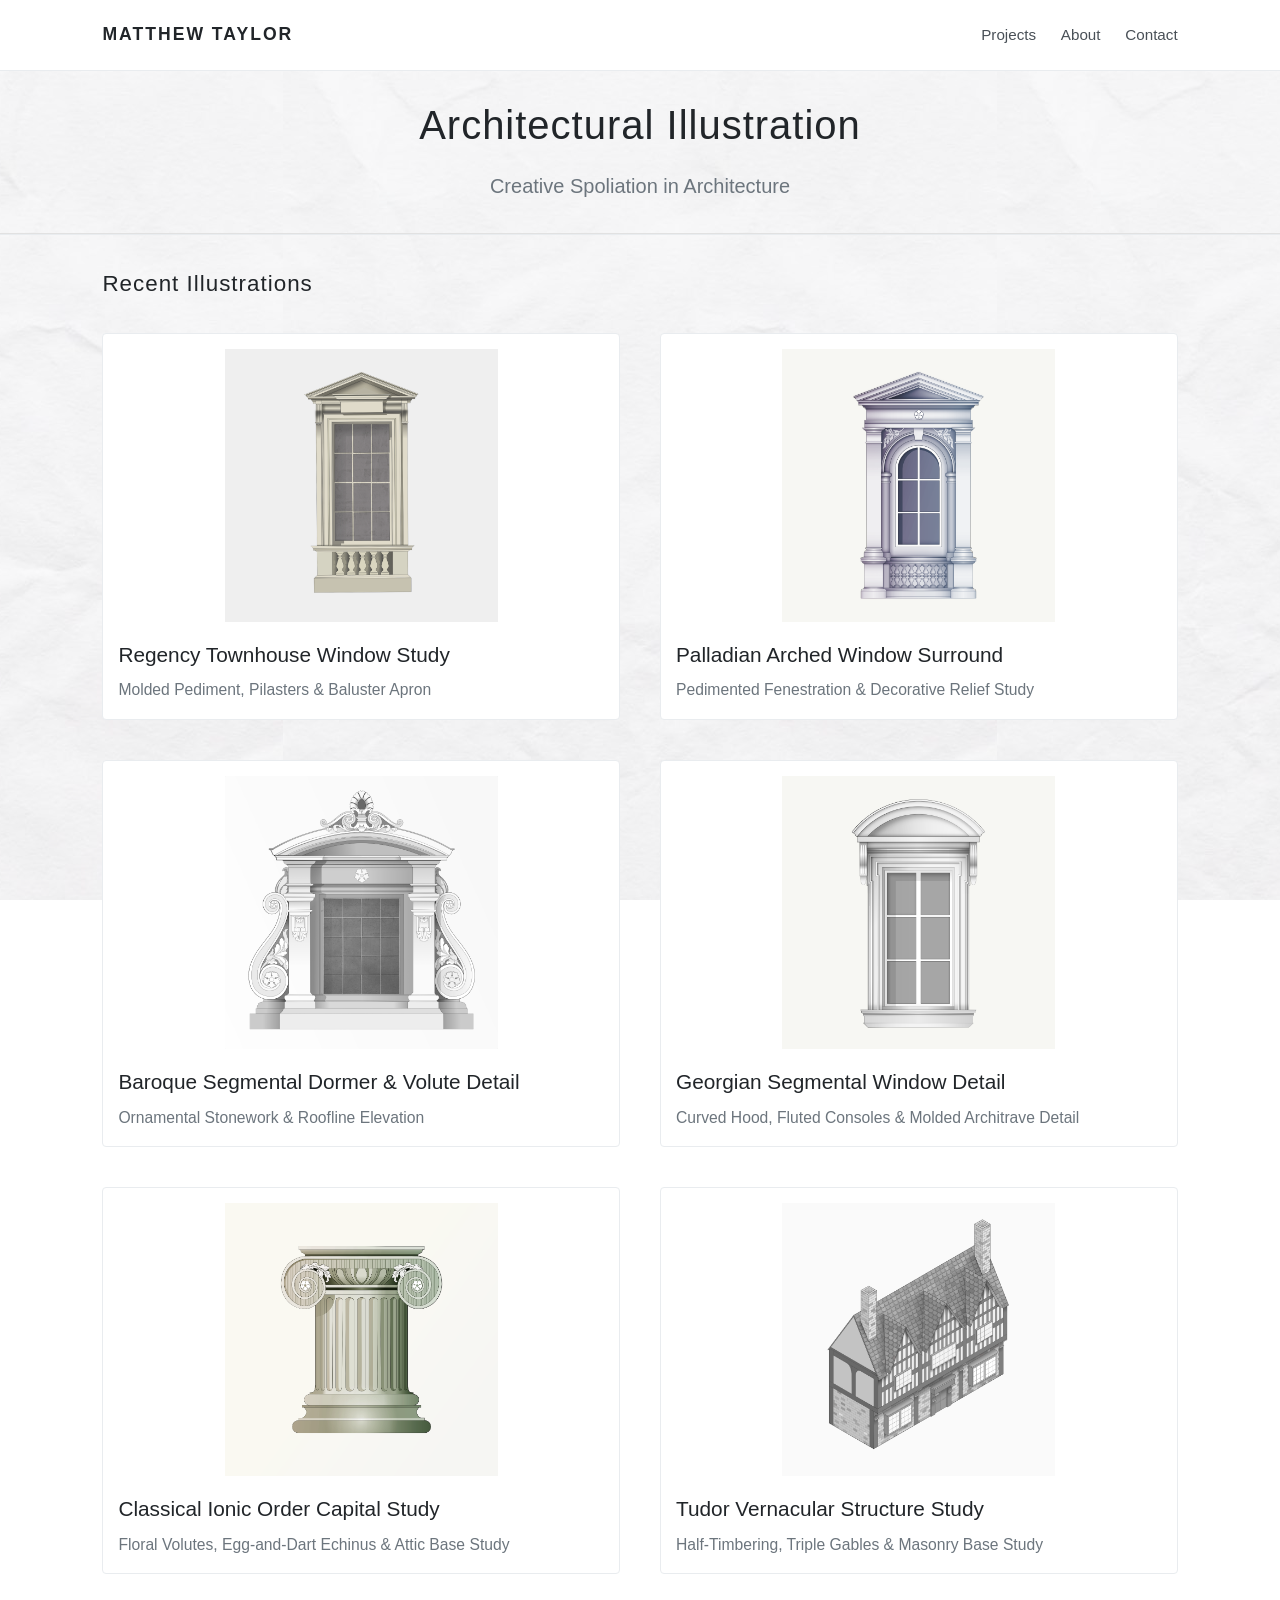
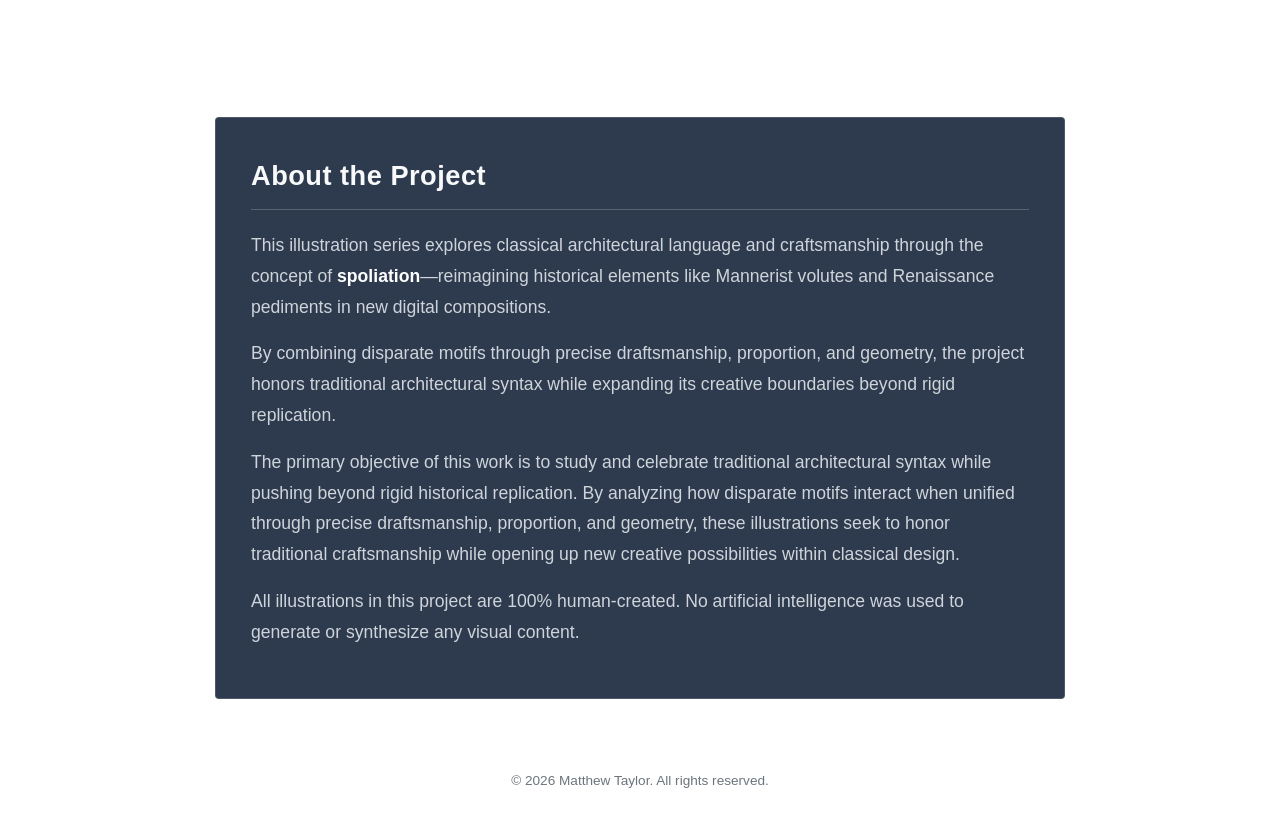
==== index.html @ b9e40ee6 "Add files via upload" ====
<!DOCTYPE html>
<html lang="en">
<head>
    <meta charset="UTF-8">
    <meta name="viewport" content="width=device-width, initial-scale=1.0">
    <title>Architectural Illustration</title>
    <link rel="stylesheet" href="style.css">
</head>
<body>

    <!-- Header / Navigation -->
    <header>
        <div class="logo">MATTHEW TAYLOR</div>
        <nav>
            <a href="#projects">Projects</a>
            <a href="#about">About</a>
            <a href="#contact-modal" id="contact-link">Contact</a>
        </nav>
    </header>

    <!-- Hero Section -->
    <section class="hero">
        <h1>Architectural Illustration</h1>
        <p>Creative Spoliation in Architecture</p>
    </section>

    <!-- Projects Grid -->
    <section id="projects" class="projects">
        <h2>Recent Illustrations</h2>
        <div class="project-grid">

            <div class="project-card">
                <img src="images/img12.png" alt="Regency Townhouse Window Study" class="project-img">
                <h3>Regency Townhouse Window Study</h3>
                <p>Molded Pediment, Pilasters & Baluster Apron</p>
            </div>

            <div class="project-card">
                <img src="images/img7.png" alt="Palladian Arched Window Surround" class="project-img">
                <h3>Palladian Arched Window Surround</h3>
                <p>Pedimented Fenestration & Decorative Relief Study</p>
            </div>

            <div class="project-card">
                <img src="images/img8.png" alt="Baroque Segmental Dormer & Volute Detail" class="project-img">
                <h3>Baroque Segmental Dormer & Volute Detail</h3>
                <p>Ornamental Stonework & Roofline Elevation</p>
            </div>

            <div class="project-card">
                <img src="images/img10.png" alt="Georgian Segmental Window Detail" class="project-img">
                <h3>Georgian Segmental Window Detail</h3>
                <p>Curved Hood, Fluted Consoles & Molded Architrave Detail</p>
            </div>

            <div class="project-card">
                <img src="images/img9.png" alt="Classical Ionic Order Capital Study" class="project-img">
                <h3>Classical Ionic Order Capital Study</h3>
                <p>Floral Volutes, Egg-and-Dart Echinus & Attic Base Study</p>
            </div>

         <div class="project-card">
                <img src="images/img11.png" alt="Isometric Vernacular Timber-Framed Building" class="project-img">
                <h3>Tudor Vernacular Structure Study</h3>
                <p>Half-Timbering, Triple Gables & Masonry Base Study</p>
            </div>

        </div>
    </section>

    <!-- About Section -->
<section id="about" class="about-section">
    <h2>About the Project</h2>
    
    <p class="about-lead">
        This illustration series explores classical architectural language and craftsmanship through the concept of <strong>spoliation</strong>—reimagining historical elements like Mannerist volutes and Renaissance pediments in new digital compositions.
    </p>

    <p>
        By combining disparate motifs through precise draftsmanship, proportion, and geometry, the project honors traditional architectural syntax while expanding its creative boundaries beyond rigid replication.
    </p>

    <p>
        The primary objective of this work is to study and celebrate traditional architectural syntax while pushing beyond rigid historical replication. By analyzing how disparate motifs interact when unified through precise draftsmanship, proportion, and geometry, these illustrations seek to honor traditional craftsmanship while opening up new creative possibilities within classical design.
    </p>

   <p>All illustrations in this project are 100% human-created. No artificial intelligence was used to generate or synthesize any visual content.</p>
</section>

<!-- Contact Popup Modal -->
    <div id="contact-modal" class="contact-modal">
        <div class="contact-modal-content">
            <span class="contact-close-btn">&times;</span>
            <h2>Get in Touch</h2>
            <p class="contact-subtitle">For commissions, inquiries, or collaboration opportunities:</p>
            
            <div class="contact-info">
                <div class="contact-item">
                    <strong>Email:</strong>
                    <a href="mailto:matthew@example.com">mrmatthewtaylor@protonmail.com</a>
                </div>
                <div class="contact-item">
                    <strong>Location:</strong>
                    <span>United Kingdom</span>
                </div>
            </div>
        </div>
    </div>

    <!-- Footer / Contact -->
    <footer id="contact">
        <p>&copy; 2026 Matthew Taylor. All rights reserved.</p>
    </footer>
    
    <!-- Lightbox Modal for Enlarging Images -->
    <div id="lightbox" class="lightbox">
        <span class="close-btn">&times;</span>
        <span class="nav-btn prev-btn">&#10094;</span>
        <div class="lightbox-content">
            <img class="lightbox-img" id="lightbox-img" alt="Enlarged project view">
            <p id="lightbox-title"></p> <!-- Added title container -->
        </div>
        <span class="nav-btn next-btn">&#10095;</span>
    </div>

    <script src="script.js"></script>

</body>
</html>
---- style.css ----
/* General Resets */
* {
    box-sizing: border-box;
    margin: 0;
    padding: 0;
}

body {
    font-family: 'Helvetica Neue', Arial, sans-serif;
    font-size: 17px;
    line-height: 1.7;
    
    /* Set path to your muted background image */
    background-image: url('images/bg-img1.jpg'); 
    background-repeat: repeat;       /* Tiles the pattern seamlessly across the page */
    background-position: center top; /* Centers the pattern starting from the top */
    background-attachment: fixed;   /* Keeps the pattern stationary while scrolling */
    
    color: #212529;
}

body.lightbox-open {
    overflow: hidden;
}

/* Header & Navigation */
header {
    display: flex;
    justify-content: space-between;
    align-items: center;
    padding: 20px 8%;
    background-color: #ffffff;
    border-bottom: 1px solid #e9ecef;
}

.logo {
    font-weight: 700;
    letter-spacing: 2px;
    font-size: 1.1rem;
}

nav a {
    margin-left: 20px;
    text-decoration: none;
    color: #495057;
    font-size: 0.95rem;
}

nav a:hover {
    color: #000000;
}

@media (max-width: 600px) {
    header {
        flex-direction: column; /* Stacks your name on top of the navigation */
        gap: 15px;              /* Adds clean spacing between name and links */
        padding: 15px 5%;       /* Adjusts side padding for mobile viewports */
    }

    nav {
        display: flex;
        justify-content: center;
        gap: 15px;              /* Spreads out the nav links evenly */
    }

    nav a {
        margin-left: 0;         /* Clears out the desktop left-margin */
        font-size: 0.9rem;      /* Slight scale down for compact screens */
    }

    .hero h1 {
        font-size: 1.75rem;     /* Reduced main title size on mobile */
    }
    
    .hero p {
        font-size: 1.05rem;     /* Reduced tagline size on mobile */
    }
}

/* Hero Section */
.hero {
    text-align: center;
    padding: 20px 10px 30px 10px;
    background-color: rgba(255, 255, 255, 0.5);
    border-bottom: 1px solid #e1e1e1;
}

.hero h1 {
    font-size: 2.5rem;
    font-weight: 300;
    letter-spacing: 1px;
    margin-bottom: 10px;
}


.hero p {
    font-size: 1.25rem;
    color: #6c757d;
}

@media (max-width: 600px) {
    .hero h1 {
        font-size: 1.75rem; /* Reduced main title size */
    }
    
    .hero p {
        font-size: 1rem; /* Reduced tagline size for mobile screens */
    }
}

/* Projects Section */
.projects {
    padding: 30px 8% 8% 8%;
    border-top: 1px solid #e9ecef;
   background-color: rgba(255, 255, 255, 0.5);
}

.projects h2 {
    font-size: 1.4rem;
    font-weight: 400;
    margin-bottom: 30px;
    letter-spacing: 1px;
}

.project-grid {
    display: grid;
    grid-template-columns: repeat(auto-fit, minmax(280px, 1fr));
    gap: 30px;
}

.project-card {
    background-color: #ffffff;
    padding: 15px;
    border: 1px solid #e9ecef;
    border-radius: 4px;
}

.project-card h3 {
    font-size: 1.3rem;
    font-weight: 500;
    color: #212529;
    margin-bottom: 5px;
}

.project-card p {
    color: #6c757d;
    font-size: 0.98rem;
}

/* Responsive Image Styling */
.project-img {
    width: 100%;
    max-width: 100%;
    height: auto;
    aspect-ratio: 16 / 9;
    object-fit: contain; 
    background-color: #ffffff; 
    display: block;
    margin-bottom: 15px;
    border-radius: 2px;
    cursor: pointer;
    transition: transform 0.2s ease;
    box-sizing: border-box;
}

.project-img:hover {
    transform: scale(1.02);
}

@media (min-width: 992px) {
    .project-grid {
        grid-template-columns: repeat(auto-fit, minmax(380px, 1fr)); 
        gap: 40px;
    }
}

@media (max-width: 600px) {
    .project-grid {
        grid-template-columns: 1fr; 
        gap: 20px;
    }

    .project-card {
        width: 100%;
        box-sizing: border-box; 
    }

    .project-img {
        aspect-ratio: 16 / 10; 
    }
}

/* About Section */
.about-section {
    max-width: 850px;
    margin: 40px auto;
    padding: 35px;
    background-color: rgba(10, 25, 47, 0.85); 
    border: 1px solid rgba(255, 255, 255, 0.15);
    border-radius: 4px;
 
}

.about-section h2 {
    font-size: 1.7rem;
    color: #f8f9fa;
    margin-bottom: 20px;
    border-bottom: 1px solid rgba(255, 255, 255, 0.2);
    padding-bottom: 10px;
    letter-spacing: 0.5px;
}

.about-lead {
    font-size: 1.15rem;
    line-height: 1.7;
    color: #e9ecef;
    margin-bottom: 20px;
}

/* Base styles for desktop and larger screens */
.about-section p {
    font-size: 1.1rem;
    line-height: 1.75;
    color: #ced4da;
    margin-bottom: 16px;
}

/* Styles for mobile screens (devices up to 768px wide) */
@media (max-width: 768px) {
    .about-section p {
        font-size: 0.9rem; /* Reduced font size for mobile */
        line-height: 1.6;   /* Slightly tighter line-height for smaller screens */
    }
}

.about-section strong {
    color: #ffffff;
}

/* Footer */
footer {
    text-align: center;
    padding: 30px;
    color: #6c757d;
    font-size: 0.85rem;
    background-color: #ffffff;
}

/* Lightbox Styles */
.lightbox {
    position: fixed;
    z-index: 1000;
    top: 0;
    left: 0;
    width: 100%;
    height: 100%;
    background-color: rgba(0, 0, 0, 0.85); 
    display: flex;
    align-items: center;
    justify-content: center;
    opacity: 0;
    pointer-events: none;
    transition: opacity 0.3s ease;
}

.lightbox.active {
    opacity: 1;
    pointer-events: auto;
}

.lightbox-img {
    max-width: 90vw;  
    max-height: 80vh; 
    object-fit: contain;
}

#lightbox-title {
    color: #ffffff;
    font-family: sans-serif;
    font-size: 1rem;
    text-align: center;
    margin-top: 12px;
}

.close-btn {
    position: absolute;
    top: 25px;
    right: 35px;
    color: #ffffff;
    font-size: 40px;
    font-weight: 300;
    cursor: pointer;
    transition: color 0.2s;
    z-index: 1001;
}

.close-btn:hover {
    color: #adb5bd;
}

/* Lightbox Navigation Arrows */
.nav-btn {
    position: absolute;
    top: 50%;
    transform: translateY(-50%);
    color: #adb5bd;
    font-size: 40px;
    font-weight: 300;
    cursor: pointer;
    padding: 20px;
    user-select: none;
    transition: color 0.2s;
    z-index: 1001;
}

.nav-btn:hover {
    color: #adb5bd;
}

.prev-btn {
    left: 30px;
}

.next-btn {
    right: 30px;
}

/* Contact Modal Styles */
.contact-modal {
    display: none;
    position: fixed;
    z-index: 2000;
    top: 0;
    left: 0;
    width: 100%;
    height: 100%;
    background-color: rgba(0, 0, 0, 0.65);
    backdrop-filter: blur(4px);
    justify-content: center;
    align-items: center;
}

.contact-modal.active {
    display: flex;
}

.contact-modal-content {
    background-color: #ffffff;
    padding: 2.5rem;
    border-radius: 8px;
    max-width: 450px;
    width: 90%;
    position: relative;
    box-shadow: 0 10px 30px rgba(0,0,0,0.2);
    animation: modalFadeIn 0.3s ease;
}

@keyframes modalFadeIn {
    from {
        opacity: 0;
        transform: translateY(-20px);
    }
    to {
        opacity: 1;
        transform: translateY(0);
    }
}

.contact-close-btn {
    position: absolute;
    top: 1rem;
    right: 1.25rem;
    font-size: 1.8rem;
    font-weight: bold;
    cursor: pointer;
    color: #666;
    transition: color 0.2s;
}

.contact-close-btn:hover {
    color: #000;
}

.contact-modal-content h2 {
    margin-top: 0;
    margin-bottom: 0.5rem;
    font-size: 1.75rem;
}

.contact-subtitle {
    color: #666;
    font-size: 0.95rem;
    margin-bottom: 1.5rem;
}

.contact-info {
    display: flex;
    flex-direction: column;
    gap: 1rem;
}

.contact-item {
    display: flex;
    flex-direction: column;
    font-size: 1rem;
}

.contact-item strong {
    font-size: 0.85rem;
    text-transform: uppercase;
    letter-spacing: 0.05em;
    color: #888;
    margin-bottom: 0.25rem;
}

.contact-item a {
    color: #000;
    text-decoration: underline;
}
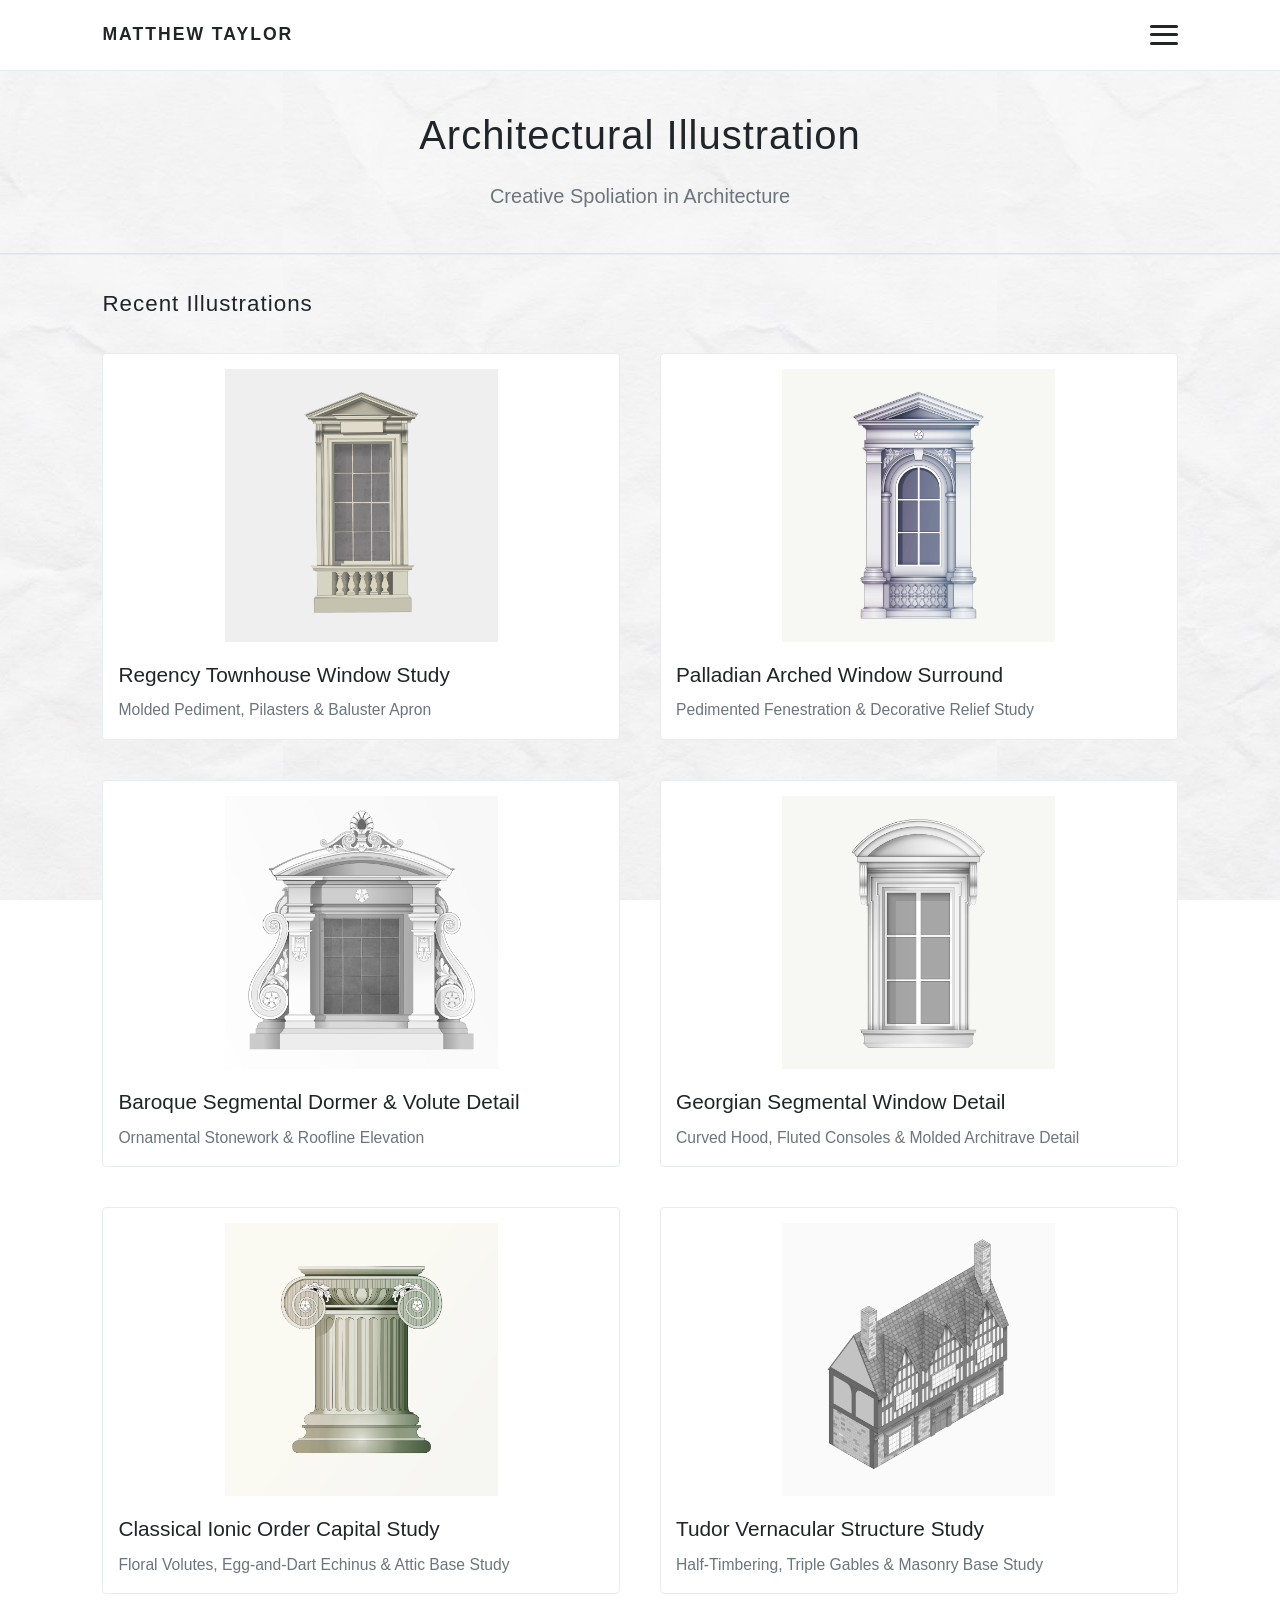
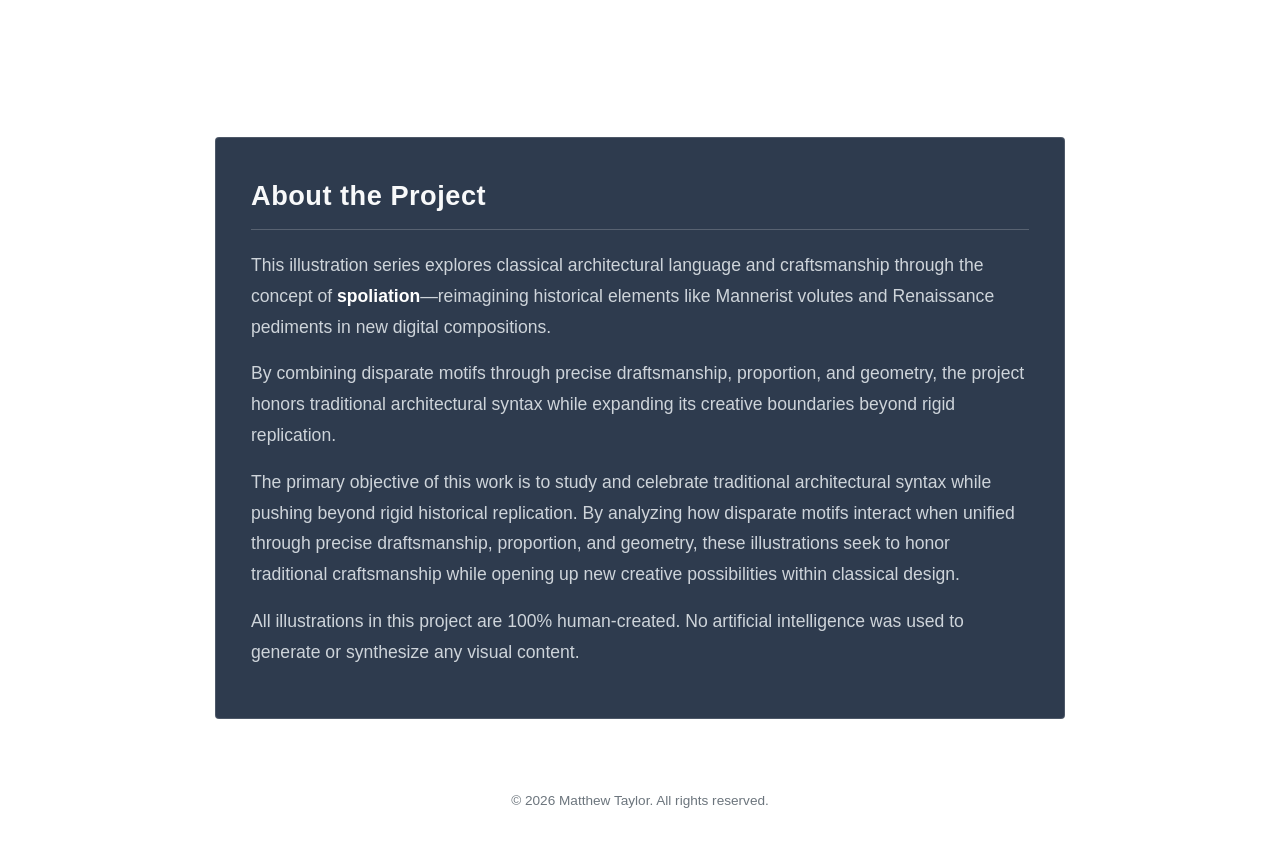
==== commit 6101bc26: "Add files via upload" ====
--- a/index.html
+++ b/index.html
@@ -10,10 +10,20 @@
 
     <!-- Header / Navigation -->
     <header>
-        <div class="logo">MATTHEW TAYLOR</div>
-        <nav>
-            <a href="#projects">Projects</a>
-            <a href="#about">About</a>
+        <div class="logo"><a href="index.html" class="logo-link">MATTHEW TAYLOR</a></div>
+        
+        <!-- Hamburger Icon -->
+        <button class="hamburger-toggle" id="hamburger-btn" aria-label="Toggle navigation">
+            <span class="bar"></span>
+            <span class="bar"></span>
+            <span class="bar"></span>
+        </button>
+
+        <!-- Full Screen Nav Overlay -->
+        <nav class="nav-menu" id="nav-menu">
+            <a href="index.html#projects">Projects</a>
+            <a href="gallery.html">Gallery</a>
+            <a href="index.html#about">About</a>
             <a href="#contact-modal" id="contact-link">Contact</a>
         </nav>
     </header>
@@ -59,7 +69,7 @@
                 <p>Floral Volutes, Egg-and-Dart Echinus & Attic Base Study</p>
             </div>
 
-         <div class="project-card">
+            <div class="project-card">
                 <img src="images/img11.png" alt="Isometric Vernacular Timber-Framed Building" class="project-img">
                 <h3>Tudor Vernacular Structure Study</h3>
                 <p>Half-Timbering, Triple Gables & Masonry Base Study</p>
@@ -69,25 +79,25 @@
     </section>
 
     <!-- About Section -->
-<section id="about" class="about-section">
-    <h2>About the Project</h2>
-    
-    <p class="about-lead">
-        This illustration series explores classical architectural language and craftsmanship through the concept of <strong>spoliation</strong>—reimagining historical elements like Mannerist volutes and Renaissance pediments in new digital compositions.
-    </p>
+    <section id="about" class="about-section">
+        <h2>About the Project</h2>
+        
+        <p class="about-lead">
+            This illustration series explores classical architectural language and craftsmanship through the concept of <strong>spoliation</strong>—reimagining historical elements like Mannerist volutes and Renaissance pediments in new digital compositions.
+        </p>
 
-    <p>
-        By combining disparate motifs through precise draftsmanship, proportion, and geometry, the project honors traditional architectural syntax while expanding its creative boundaries beyond rigid replication.
-    </p>
+        <p>
+            By combining disparate motifs through precise draftsmanship, proportion, and geometry, the project honors traditional architectural syntax while expanding its creative boundaries beyond rigid replication.
+        </p>
 
-    <p>
-        The primary objective of this work is to study and celebrate traditional architectural syntax while pushing beyond rigid historical replication. By analyzing how disparate motifs interact when unified through precise draftsmanship, proportion, and geometry, these illustrations seek to honor traditional craftsmanship while opening up new creative possibilities within classical design.
-    </p>
+        <p>
+            The primary objective of this work is to study and celebrate traditional architectural syntax while pushing beyond rigid historical replication. By analyzing how disparate motifs interact when unified through precise draftsmanship, proportion, and geometry, these illustrations seek to honor traditional craftsmanship while opening up new creative possibilities within classical design.
+        </p>
 
-   <p>All illustrations in this project are 100% human-created. No artificial intelligence was used to generate or synthesize any visual content.</p>
-</section>
+        <p>All illustrations in this project are 100% human-created. No artificial intelligence was used to generate or synthesize any visual content.</p>
+    </section>
 
-<!-- Contact Popup Modal -->
+    <!-- Contact Popup Modal -->
     <div id="contact-modal" class="contact-modal">
         <div class="contact-modal-content">
             <span class="contact-close-btn">&times;</span>
@@ -97,7 +107,7 @@
             <div class="contact-info">
                 <div class="contact-item">
                     <strong>Email:</strong>
-                    <a href="mailto:matthew@example.com">mrmatthewtaylor@protonmail.com</a>
+                    <a href="mailto:mrmatthewtaylor@protonmail.com">mrmatthewtaylor@protonmail.com</a>
                 </div>
                 <div class="contact-item">
                     <strong>Location:</strong>
@@ -107,21 +117,24 @@
         </div>
     </div>
 
-    <!-- Footer / Contact -->
+    <!-- Footer -->
     <footer id="contact">
         <p>&copy; 2026 Matthew Taylor. All rights reserved.</p>
     </footer>
     
-    <!-- Lightbox Modal for Enlarging Images -->
+    <!-- Lightbox Modal -->
     <div id="lightbox" class="lightbox">
         <span class="close-btn">&times;</span>
         <span class="nav-btn prev-btn">&#10094;</span>
         <div class="lightbox-content">
             <img class="lightbox-img" id="lightbox-img" alt="Enlarged project view">
-            <p id="lightbox-title"></p> <!-- Added title container -->
+            <p id="lightbox-title"></p>
         </div>
         <span class="nav-btn next-btn">&#10095;</span>
     </div>
+
+    <!-- Back to Top Button -->
+    <button id="back-to-top" class="back-to-top" aria-label="Back to top">&#8679;</button>
 
     <script src="script.js"></script>
 
--- a/style.css
+++ b/style.css
@@ -10,17 +10,17 @@
     font-size: 17px;
     line-height: 1.7;
     
-    /* Set path to your muted background image */
     background-image: url('images/bg-img1.jpg'); 
-    background-repeat: repeat;       /* Tiles the pattern seamlessly across the page */
-    background-position: center top; /* Centers the pattern starting from the top */
-    background-attachment: fixed;   /* Keeps the pattern stationary while scrolling */
+    background-repeat: repeat;
+    background-position: center top;
+    background-attachment: fixed;
     
     color: #212529;
 }
 
-body.lightbox-open {
-    overflow: hidden;
+body.lightbox-open,
+body.nav-open {
+    overflow: hidden; /* Lock page scrolling when lightbox or menu is open */
 }
 
 /* Header & Navigation */
@@ -31,56 +31,130 @@
     padding: 20px 8%;
     background-color: #ffffff;
     border-bottom: 1px solid #e9ecef;
-}
-
-.logo {
+    position: relative;
+    z-index: 1000;
+}
+
+.logo-link {
+    text-decoration: none;
+    color: #212529;
     font-weight: 700;
     letter-spacing: 2px;
     font-size: 1.1rem;
 }
 
-nav a {
-    margin-left: 20px;
+/* Hamburger Toggle Button (Fixed Z-Index above Full Screen Overlay) */
+.hamburger-toggle {
+    display: flex;
+    flex-direction: column;
+    justify-content: space-between;
+    width: 28px;
+    height: 20px;
+    background: transparent;
+    border: none;
+    cursor: pointer;
+    padding: 0;
+    z-index: 2001; /* Above full-screen menu overlay */
+    position: relative;
+}
+
+.hamburger-toggle .bar {
+    width: 100%;
+    height: 3px;
+    background-color: #212529;
+    border-radius: 2px;
+    transition: transform 0.4s ease, opacity 0.3s ease, background-color 0.3s ease;
+}
+
+/* Hamburger Active / Open State Animation */
+.hamburger-toggle.active .bar {
+    background-color: #212529;
+}
+
+.hamburger-toggle.active .bar:nth-child(1) {
+    transform: translateY(8.5px) rotate(45deg);
+}
+
+.hamburger-toggle.active .bar:nth-child(2) {
+    opacity: 0;
+}
+
+.hamburger-toggle.active .bar:nth-child(3) {
+    transform: translateY(-8.5px) rotate(-45deg);
+}
+
+/* Full-Screen Flowing Navigation Overlay */
+.nav-menu {
+    position: fixed;
+    top: 0;
+    left: 0;
+    width: 100vw;
+    height: 100vh;
+    z-index: 2000;
+    
+    /* Site Background Texture Overlay */
+    background-image: url('images/bg-img1.jpg');
+    background-repeat: repeat;
+    background-position: center top;
+    background-attachment: fixed;
+    
+    display: flex;
+    flex-direction: column;
+    justify-content: center;
+    align-items: center;
+    gap: 30px;
+    
+    /* Smooth Flowing Full-Screen Reveal Transition */
+    opacity: 0;
+    visibility: hidden;
+    transform: translateY(-20px);
+    transition: opacity 0.5s cubic-bezier(0.16, 1, 0.3, 1), 
+                transform 0.5s cubic-bezier(0.16, 1, 0.3, 1), 
+                visibility 0.5s ease;
+}
+
+/* Flowing Menu Link Animations */
+.nav-menu a {
     text-decoration: none;
-    color: #495057;
-    font-size: 0.95rem;
-}
-
-nav a:hover {
-    color: #000000;
-}
-
-@media (max-width: 600px) {
-    header {
-        flex-direction: column; /* Stacks your name on top of the navigation */
-        gap: 15px;              /* Adds clean spacing between name and links */
-        padding: 15px 5%;       /* Adjusts side padding for mobile viewports */
-    }
-
-    nav {
-        display: flex;
-        justify-content: center;
-        gap: 15px;              /* Spreads out the nav links evenly */
-    }
-
-    nav a {
-        margin-left: 0;         /* Clears out the desktop left-margin */
-        font-size: 0.9rem;      /* Slight scale down for compact screens */
-    }
-
-    .hero h1 {
-        font-size: 1.75rem;     /* Reduced main title size on mobile */
-    }
-    
-    .hero p {
-        font-size: 1.05rem;     /* Reduced tagline size on mobile */
-    }
+    color: #212529;
+    font-size: 2.2rem;
+    font-weight: 300;
+    letter-spacing: 2px;
+    text-transform: uppercase;
+    
+    /* Staggered Flow Animation setup */
+    opacity: 0;
+    transform: translateY(20px);
+    transition: opacity 0.4s ease, transform 0.4s ease;
+}
+
+/* Active Full-Screen State */
+.nav-menu.active {
+    opacity: 1;
+    visibility: visible;
+    transform: translateY(0);
+}
+
+.nav-menu.active a {
+    opacity: 1;
+    transform: translateY(0);
+}
+
+/* Staggered Link Transitions */
+.nav-menu.active a:nth-child(1) { transition-delay: 0.15s; }
+.nav-menu.active a:nth-child(2) { transition-delay: 0.25s; }
+.nav-menu.active a:nth-child(3) { transition-delay: 0.35s; }
+.nav-menu.active a:nth-child(4) { transition-delay: 0.45s; }
+
+nav a.active-link {
+    font-weight: 600;
+    border-bottom: 2px solid #212529;
 }
 
 /* Hero Section */
 .hero {
     text-align: center;
-    padding: 20px 10px 30px 10px;
+    padding: 30px 10px 40px 10px;
     background-color: rgba(255, 255, 255, 0.5);
     border-bottom: 1px solid #e1e1e1;
 }
@@ -92,7 +166,6 @@
     margin-bottom: 10px;
 }
 
-
 .hero p {
     font-size: 1.25rem;
     color: #6c757d;
@@ -100,11 +173,16 @@
 
 @media (max-width: 600px) {
     .hero h1 {
-        font-size: 1.75rem; /* Reduced main title size */
+        font-size: 1.75rem;
     }
     
     .hero p {
-        font-size: 1rem; /* Reduced tagline size for mobile screens */
+        font-size: 1rem;
+    }
+
+    .nav-menu a {
+        font-size: 1.6rem; /* Scaled down for smaller phones */
+        gap: 20px;
     }
 }
 
@@ -112,7 +190,7 @@
 .projects {
     padding: 30px 8% 8% 8%;
     border-top: 1px solid #e9ecef;
-   background-color: rgba(255, 255, 255, 0.5);
+    background-color: rgba(255, 255, 255, 0.5);
 }
 
 .projects h2 {
@@ -143,6 +221,41 @@
 }
 
 .project-card p {
+    color: #6c757d;
+    font-size: 0.98rem;
+}
+
+/* Gallery Section */
+.gallery-section {
+    padding: 30px 8% 8% 8%;
+    background-color: rgba(255, 255, 255, 0.5);
+}
+
+.gallery-grid {
+    display: grid;
+    grid-template-columns: repeat(auto-fit, minmax(280px, 1fr));
+    gap: 30px;
+    width: 100%;
+    max-width: 1600px;
+    margin: 0 auto;
+}
+
+.gallery-card {
+    background-color: #ffffff;
+    padding: 15px;
+    border: 1px solid #e9ecef;
+    border-radius: 4px;
+    overflow: hidden;
+}
+
+.gallery-card-info h3 {
+    font-size: 1.3rem;
+    font-weight: 500;
+    color: #212529;
+    margin-bottom: 5px;
+}
+
+.gallery-card-info p {
     color: #6c757d;
     font-size: 0.98rem;
 }
@@ -159,28 +272,23 @@
     margin-bottom: 15px;
     border-radius: 2px;
     cursor: pointer;
-    transition: transform 0.2s ease;
     box-sizing: border-box;
 }
 
-.project-img:hover {
-    transform: scale(1.02);
-}
-
 @media (min-width: 992px) {
-    .project-grid {
+    .project-grid, .gallery-grid {
         grid-template-columns: repeat(auto-fit, minmax(380px, 1fr)); 
         gap: 40px;
     }
 }
 
 @media (max-width: 600px) {
-    .project-grid {
+    .project-grid, .gallery-grid {
         grid-template-columns: 1fr; 
         gap: 20px;
     }
 
-    .project-card {
+    .project-card, .gallery-card {
         width: 100%;
         box-sizing: border-box; 
     }
@@ -198,7 +306,6 @@
     background-color: rgba(10, 25, 47, 0.85); 
     border: 1px solid rgba(255, 255, 255, 0.15);
     border-radius: 4px;
- 
 }
 
 .about-section h2 {
@@ -217,7 +324,6 @@
     margin-bottom: 20px;
 }
 
-/* Base styles for desktop and larger screens */
 .about-section p {
     font-size: 1.1rem;
     line-height: 1.75;
@@ -225,11 +331,10 @@
     margin-bottom: 16px;
 }
 
-/* Styles for mobile screens (devices up to 768px wide) */
 @media (max-width: 768px) {
     .about-section p {
-        font-size: 0.9rem; /* Reduced font size for mobile */
-        line-height: 1.6;   /* Slightly tighter line-height for smaller screens */
+        font-size: 0.9rem;
+        line-height: 1.6;
     }
 }
 
@@ -249,7 +354,7 @@
 /* Lightbox Styles */
 .lightbox {
     position: fixed;
-    z-index: 1000;
+    z-index: 3000;
     top: 0;
     left: 0;
     width: 100%;
@@ -290,15 +395,13 @@
     font-size: 40px;
     font-weight: 300;
     cursor: pointer;
-    transition: color 0.2s;
-    z-index: 1001;
+    z-index: 3001;
 }
 
 .close-btn:hover {
     color: #adb5bd;
 }
 
-/* Lightbox Navigation Arrows */
 .nav-btn {
     position: absolute;
     top: 50%;
@@ -309,12 +412,11 @@
     cursor: pointer;
     padding: 20px;
     user-select: none;
-    transition: color 0.2s;
-    z-index: 1001;
+    z-index: 3001;
 }
 
 .nav-btn:hover {
-    color: #adb5bd;
+    color: #ffffff;
 }
 
 .prev-btn {
@@ -323,13 +425,45 @@
 
 .next-btn {
     right: 30px;
+}
+
+/* Back to Top Button Styles (Circular) */
+.back-to-top {
+    position: fixed;
+    bottom: 30px;
+    right: 30px;
+    z-index: 999;
+    background-color: #212529;
+    color: #ffffff;
+    border: none;
+    border-radius: 50%;
+    width: 48px;
+    height: 48px;
+    font-size: 22px;
+    cursor: pointer;
+    display: flex;
+    align-items: center;
+    justify-content: center;
+    opacity: 0;
+    visibility: hidden;
+    transition: opacity 0.3s ease, visibility 0.3s ease, background-color 0.2s ease;
+    box-shadow: 0 4px 10px rgba(0,0,0,0.15);
+}
+
+.back-to-top.show {
+    opacity: 1;
+    visibility: visible;
+}
+
+.back-to-top:hover {
+    background-color: #495057;
 }
 
 /* Contact Modal Styles */
 .contact-modal {
     display: none;
     position: fixed;
-    z-index: 2000;
+    z-index: 4000;
     top: 0;
     left: 0;
     width: 100%;
@@ -352,18 +486,6 @@
     width: 90%;
     position: relative;
     box-shadow: 0 10px 30px rgba(0,0,0,0.2);
-    animation: modalFadeIn 0.3s ease;
-}
-
-@keyframes modalFadeIn {
-    from {
-        opacity: 0;
-        transform: translateY(-20px);
-    }
-    to {
-        opacity: 1;
-        transform: translateY(0);
-    }
 }
 
 .contact-close-btn {
@@ -374,7 +496,6 @@
     font-weight: bold;
     cursor: pointer;
     color: #666;
-    transition: color 0.2s;
 }
 
 .contact-close-btn:hover {
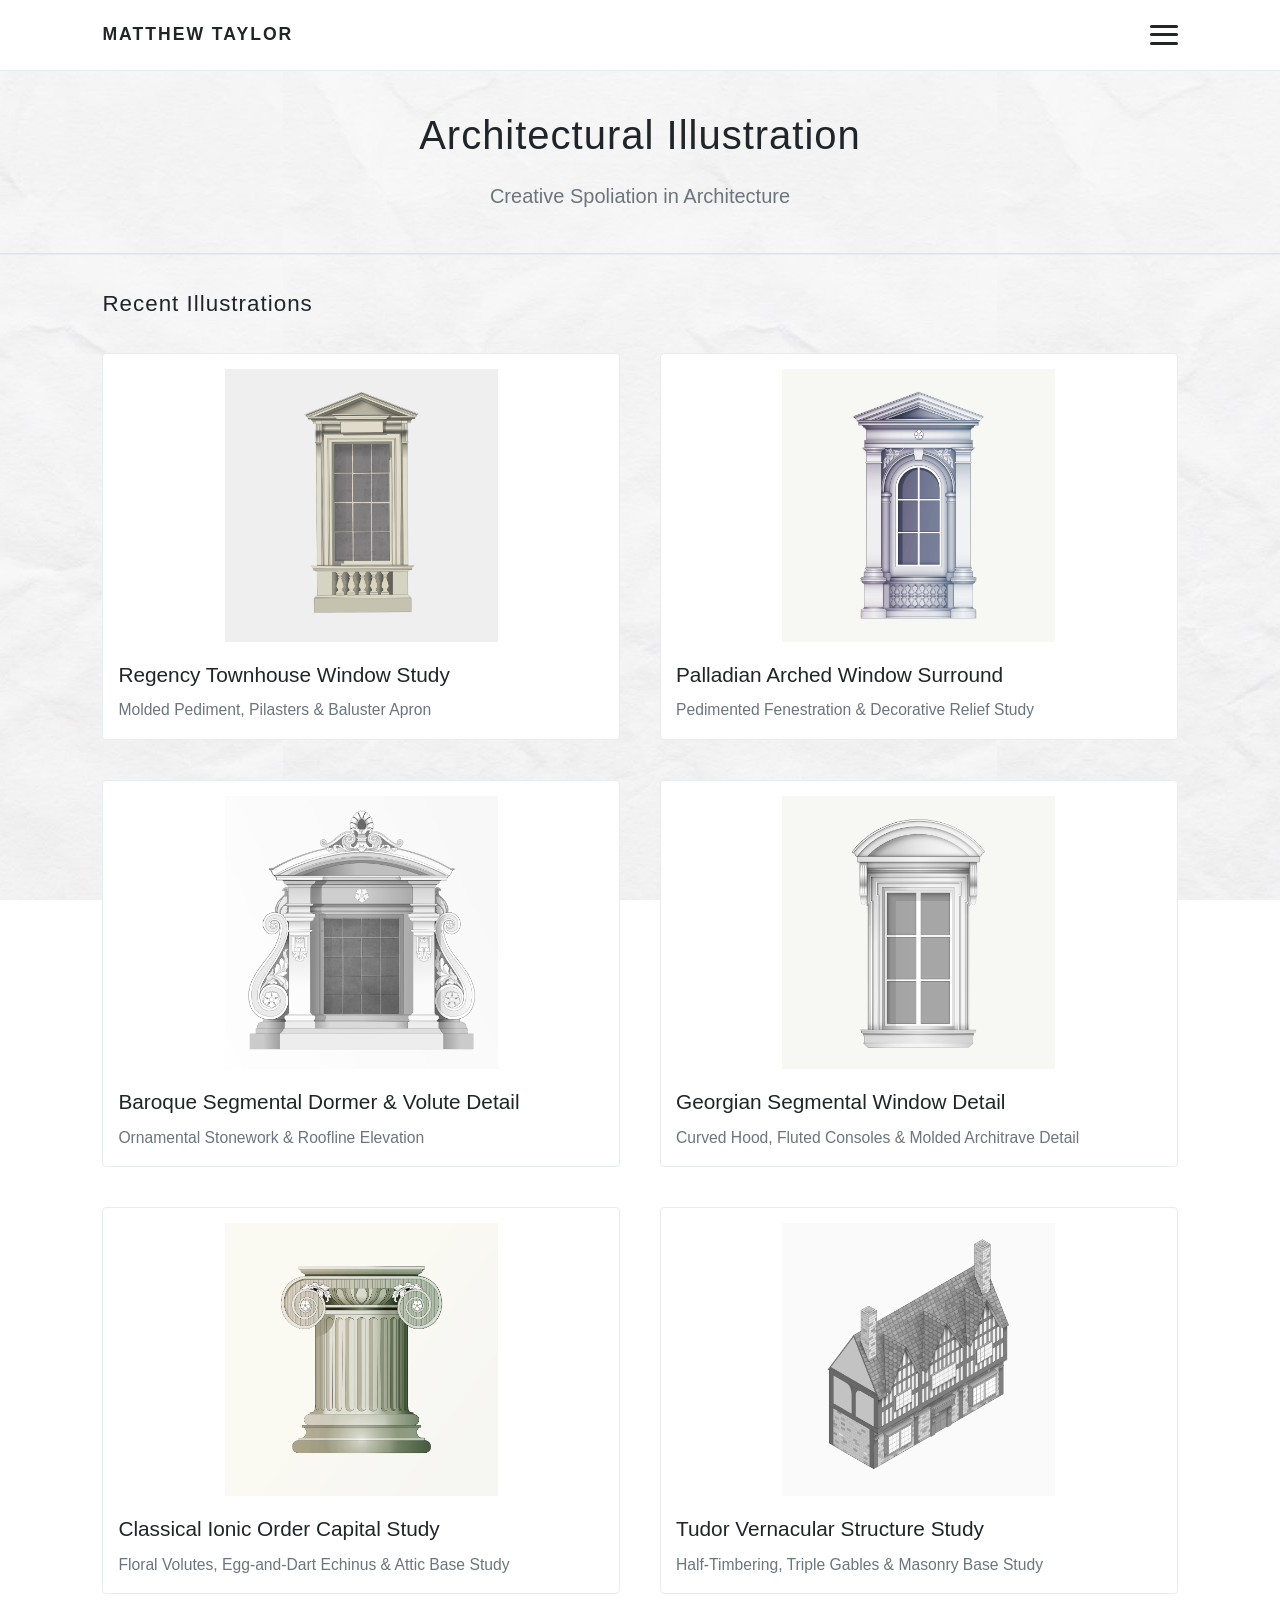
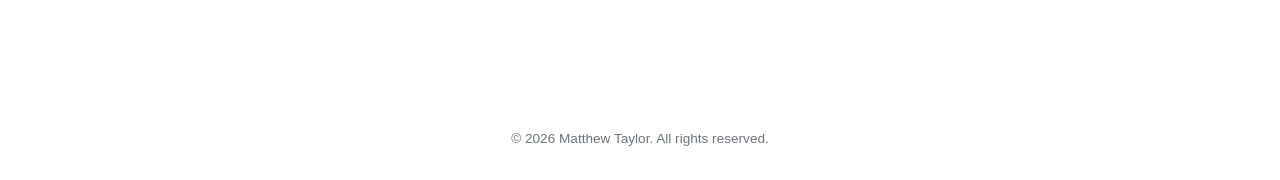
==== commit f5445788: "Add files via upload" ====
--- a/index.html
+++ b/index.html
@@ -8,25 +8,7 @@
 </head>
 <body>
 
-    <!-- Header / Navigation -->
-    <header>
-        <div class="logo"><a href="index.html" class="logo-link">MATTHEW TAYLOR</a></div>
-        
-        <!-- Hamburger Icon -->
-        <button class="hamburger-toggle" id="hamburger-btn" aria-label="Toggle navigation">
-            <span class="bar"></span>
-            <span class="bar"></span>
-            <span class="bar"></span>
-        </button>
-
-        <!-- Full Screen Nav Overlay -->
-        <nav class="nav-menu" id="nav-menu">
-            <a href="index.html#projects">Projects</a>
-            <a href="gallery.html">Gallery</a>
-            <a href="index.html#about">About</a>
-            <a href="#contact-modal" id="contact-link">Contact</a>
-        </nav>
-    </header>
+    <div id="header-container"></div>
 
     <!-- Hero Section -->
     <section class="hero">
@@ -78,29 +60,32 @@
         </div>
     </section>
 
-    <!-- About Section -->
-    <section id="about" class="about-section">
-        <h2>About the Project</h2>
-        
-        <p class="about-lead">
-            This illustration series explores classical architectural language and craftsmanship through the concept of <strong>spoliation</strong>—reimagining historical elements like Mannerist volutes and Renaissance pediments in new digital compositions.
-        </p>
+    <!-- About Modal Overlay -->
+    <div id="about-modal" class="full-screen-modal">
+        <button class="modal-close-btn about-close-btn" aria-label="Close about modal">&times;</button>
+        <div class="modal-content">
+            <h2>About the Project</h2>
+            
+            <p class="about-lead">
+                This illustration series explores classical architectural language and craftsmanship through the concept of <strong>spoliation</strong>—reimagining historical elements like Mannerist volutes and Renaissance pediments in new digital compositions.
+            </p>
 
-        <p>
-            By combining disparate motifs through precise draftsmanship, proportion, and geometry, the project honors traditional architectural syntax while expanding its creative boundaries beyond rigid replication.
-        </p>
+            <p>
+                By combining disparate motifs through precise draftsmanship, proportion, and geometry, the project honors traditional architectural syntax while expanding its creative boundaries beyond rigid replication.
+            </p>
 
-        <p>
-            The primary objective of this work is to study and celebrate traditional architectural syntax while pushing beyond rigid historical replication. By analyzing how disparate motifs interact when unified through precise draftsmanship, proportion, and geometry, these illustrations seek to honor traditional craftsmanship while opening up new creative possibilities within classical design.
-        </p>
+            <p>
+                The primary objective of this work is to study and celebrate traditional architectural syntax while pushing beyond rigid historical replication. By analyzing how disparate motifs interact when unified through precise draftsmanship, proportion, and geometry, these illustrations seek to honor traditional craftsmanship while opening up new creative possibilities within classical design.
+            </p>
 
-        <p>All illustrations in this project are 100% human-created. No artificial intelligence was used to generate or synthesize any visual content.</p>
-    </section>
+            <p>All illustrations in this project are 100% human-created. No artificial intelligence was used to generate or synthesize any visual content.</p>
+        </div>
+    </div>
 
-    <!-- Contact Popup Modal -->
-    <div id="contact-modal" class="contact-modal">
-        <div class="contact-modal-content">
-            <span class="contact-close-btn">&times;</span>
+    <!-- Contact Full-Screen Modal -->
+    <div id="contact-modal" class="full-screen-modal">
+        <button class="modal-close-btn contact-close-btn" aria-label="Close contact modal">&times;</button>
+        <div class="modal-content">
             <h2>Get in Touch</h2>
             <p class="contact-subtitle">For commissions, inquiries, or collaboration opportunities:</p>
             
--- a/style.css
+++ b/style.css
@@ -16,11 +16,21 @@
     background-attachment: fixed;
     
     color: #212529;
+    
+    /* Page Transition Fade Effect */
+    opacity: 1;
+    transition: opacity 0.4s ease-in-out;
+}
+
+body.fade-out {
+    opacity: 0;
 }
 
 body.lightbox-open,
-body.nav-open {
-    overflow: hidden; /* Lock page scrolling when lightbox or menu is open */
+body.nav-open,
+body.modal-open,
+body.about-open {
+    overflow: hidden;
 }
 
 /* Header & Navigation */
@@ -43,7 +53,7 @@
     font-size: 1.1rem;
 }
 
-/* Hamburger Toggle Button (Fixed Z-Index above Full Screen Overlay) */
+/* Hamburger Toggle Button */
 .hamburger-toggle {
     display: flex;
     flex-direction: column;
@@ -54,7 +64,7 @@
     border: none;
     cursor: pointer;
     padding: 0;
-    z-index: 2001; /* Above full-screen menu overlay */
+    z-index: 3000;
     position: relative;
 }
 
@@ -66,7 +76,6 @@
     transition: transform 0.4s ease, opacity 0.3s ease, background-color 0.3s ease;
 }
 
-/* Hamburger Active / Open State Animation */
 .hamburger-toggle.active .bar {
     background-color: #212529;
 }
@@ -92,11 +101,10 @@
     height: 100vh;
     z-index: 2000;
     
-    /* Site Background Texture Overlay */
     background-image: url('images/bg-img1.jpg');
-    background-repeat: repeat;
-    background-position: center top;
-    background-attachment: fixed;
+    background-repeat: no-repeat;
+    background-size: cover;
+    background-position: center;
     
     display: flex;
     flex-direction: column;
@@ -104,7 +112,6 @@
     align-items: center;
     gap: 30px;
     
-    /* Smooth Flowing Full-Screen Reveal Transition */
     opacity: 0;
     visibility: hidden;
     transform: translateY(-20px);
@@ -113,7 +120,6 @@
                 visibility 0.5s ease;
 }
 
-/* Flowing Menu Link Animations */
 .nav-menu a {
     text-decoration: none;
     color: #212529;
@@ -122,13 +128,11 @@
     letter-spacing: 2px;
     text-transform: uppercase;
     
-    /* Staggered Flow Animation setup */
     opacity: 0;
     transform: translateY(20px);
     transition: opacity 0.4s ease, transform 0.4s ease;
 }
 
-/* Active Full-Screen State */
 .nav-menu.active {
     opacity: 1;
     visibility: visible;
@@ -140,7 +144,6 @@
     transform: translateY(0);
 }
 
-/* Staggered Link Transitions */
 .nav-menu.active a:nth-child(1) { transition-delay: 0.15s; }
 .nav-menu.active a:nth-child(2) { transition-delay: 0.25s; }
 .nav-menu.active a:nth-child(3) { transition-delay: 0.35s; }
@@ -181,8 +184,7 @@
     }
 
     .nav-menu a {
-        font-size: 1.6rem; /* Scaled down for smaller phones */
-        gap: 20px;
+        font-size: 1.6rem;
     }
 }
 
@@ -294,52 +296,138 @@
     }
 
     .project-img {
-        aspect-ratio: 16 / 10; 
-    }
-}
-
-/* About Section */
-.about-section {
+        aspect-ratio: 4 / 3; 
+    }
+}
+
+/* Shared Full-Screen Modal Overlays (About & Contact matching Nav transition) */
+.full-screen-modal {
+    position: fixed;
+    top: 0;
+    left: 0;
+    width: 100vw;
+    height: 100vh;
+    z-index: 2500; /* Placed above nav-menu (2000) so it covers seamlessly */
+    
+    background-image: url('images/bg-img1.jpg');
+    background-repeat: no-repeat;
+    background-size: cover;
+    background-position: center;
+    
+    display: flex;
+    justify-content: center;
+    align-items: center;
+    padding: 40px 20px;
+    overflow-y: auto;
+    
+    opacity: 0;
+    visibility: hidden;
+    transform: translateY(-20px);
+    transition: opacity 0.5s cubic-bezier(0.16, 1, 0.3, 1), 
+                transform 0.5s cubic-bezier(0.16, 1, 0.3, 1), 
+                visibility 0.5s ease;
+}
+
+.full-screen-modal.active {
+    opacity: 1;
+    visibility: visible;
+    transform: translateY(0);
+}
+
+.modal-content {
     max-width: 850px;
-    margin: 40px auto;
-    padding: 35px;
-    background-color: rgba(10, 25, 47, 0.85); 
-    border: 1px solid rgba(255, 255, 255, 0.15);
-    border-radius: 4px;
-}
-
-.about-section h2 {
-    font-size: 1.7rem;
-    color: #f8f9fa;
+    width: 100%;
+    margin: auto;
+    color: #212529;
+}
+
+.modal-content h2 {
+    font-size: 2rem;
+    color: #212529;
     margin-bottom: 20px;
-    border-bottom: 1px solid rgba(255, 255, 255, 0.2);
+    border-bottom: 1px solid rgba(0, 0, 0, 0.15);
     padding-bottom: 10px;
     letter-spacing: 0.5px;
+    font-weight: 400;
 }
 
 .about-lead {
     font-size: 1.15rem;
     line-height: 1.7;
-    color: #e9ecef;
+    color: #212529;
     margin-bottom: 20px;
 }
 
-.about-section p {
+.modal-content p {
     font-size: 1.1rem;
     line-height: 1.75;
-    color: #ced4da;
+    color: #495057;
     margin-bottom: 16px;
 }
 
 @media (max-width: 768px) {
-    .about-section p {
-        font-size: 0.9rem;
+    .modal-content p {
+        font-size: 0.95rem;
         line-height: 1.6;
     }
 }
 
-.about-section strong {
-    color: #ffffff;
+.modal-content strong {
+    color: #212529;
+}
+
+.modal-close-btn {
+    position: absolute;
+    top: 25px;
+    right: 35px;
+    background: transparent;
+    border: none;
+    color: #212529;
+    font-size: 40px;
+    font-weight: 300;
+    cursor: pointer;
+    z-index: 2501;
+}
+
+.modal-close-btn:hover {
+    color: #6c757d;
+}
+
+/* Specific Contact Modal Styles matching Plain Text design */
+.contact-subtitle {
+    color: #6c757d;
+    font-size: 1.1rem;
+    margin-bottom: 2rem;
+}
+
+.contact-info {
+    display: flex;
+    flex-direction: column;
+    gap: 1.5rem;
+}
+
+.contact-item {
+    display: flex;
+    flex-direction: column;
+    font-size: 1.1rem;
+}
+
+.contact-item strong {
+    font-size: 0.85rem;
+    text-transform: uppercase;
+    letter-spacing: 0.08em;
+    color: #6c757d;
+    margin-bottom: 0.3rem;
+}
+
+.contact-item a, 
+.contact-item span {
+    color: #212529;
+    text-decoration: underline;
+}
+
+.contact-item span {
+    text-decoration: none;
 }
 
 /* Footer */
@@ -354,12 +442,14 @@
 /* Lightbox Styles */
 .lightbox {
     position: fixed;
-    z-index: 3000;
+    z-index: 3500;
     top: 0;
     left: 0;
     width: 100%;
     height: 100%;
-    background-color: rgba(0, 0, 0, 0.85); 
+    background-color: rgba(0, 0, 0, 0.7); 
+    backdrop-filter: blur(8px);
+    -webkit-backdrop-filter: blur(8px);
     display: flex;
     align-items: center;
     justify-content: center;
@@ -371,6 +461,13 @@
 .lightbox.active {
     opacity: 1;
     pointer-events: auto;
+}
+
+.lightbox-content {
+    display: flex;
+    flex-direction: column;
+    align-items: center;
+    transition: transform 0.25s ease, opacity 0.25s ease;
 }
 
 .lightbox-img {
@@ -395,28 +492,28 @@
     font-size: 40px;
     font-weight: 300;
     cursor: pointer;
-    z-index: 3001;
+    z-index: 3501;
 }
 
 .close-btn:hover {
-    color: #adb5bd;
+    color: #939596;
 }
 
 .nav-btn {
     position: absolute;
     top: 50%;
     transform: translateY(-50%);
-    color: #adb5bd;
+    color: #939596;
     font-size: 40px;
     font-weight: 300;
     cursor: pointer;
     padding: 20px;
     user-select: none;
-    z-index: 3001;
+    z-index: 3501;
 }
 
 .nav-btn:hover {
-    color: #ffffff;
+    color: #939596;
 }
 
 .prev-btn {
@@ -427,7 +524,14 @@
     right: 30px;
 }
 
-/* Back to Top Button Styles (Circular) */
+/* Hide navigation arrows on smaller screens */
+@media (max-width: 600px) {
+    .nav-btn {
+        display: none !important;
+    }
+}
+
+/* Back to Top Button Styles */
 .back-to-top {
     position: fixed;
     bottom: 30px;
@@ -457,84 +561,4 @@
 
 .back-to-top:hover {
     background-color: #495057;
-}
-
-/* Contact Modal Styles */
-.contact-modal {
-    display: none;
-    position: fixed;
-    z-index: 4000;
-    top: 0;
-    left: 0;
-    width: 100%;
-    height: 100%;
-    background-color: rgba(0, 0, 0, 0.65);
-    backdrop-filter: blur(4px);
-    justify-content: center;
-    align-items: center;
-}
-
-.contact-modal.active {
-    display: flex;
-}
-
-.contact-modal-content {
-    background-color: #ffffff;
-    padding: 2.5rem;
-    border-radius: 8px;
-    max-width: 450px;
-    width: 90%;
-    position: relative;
-    box-shadow: 0 10px 30px rgba(0,0,0,0.2);
-}
-
-.contact-close-btn {
-    position: absolute;
-    top: 1rem;
-    right: 1.25rem;
-    font-size: 1.8rem;
-    font-weight: bold;
-    cursor: pointer;
-    color: #666;
-}
-
-.contact-close-btn:hover {
-    color: #000;
-}
-
-.contact-modal-content h2 {
-    margin-top: 0;
-    margin-bottom: 0.5rem;
-    font-size: 1.75rem;
-}
-
-.contact-subtitle {
-    color: #666;
-    font-size: 0.95rem;
-    margin-bottom: 1.5rem;
-}
-
-.contact-info {
-    display: flex;
-    flex-direction: column;
-    gap: 1rem;
-}
-
-.contact-item {
-    display: flex;
-    flex-direction: column;
-    font-size: 1rem;
-}
-
-.contact-item strong {
-    font-size: 0.85rem;
-    text-transform: uppercase;
-    letter-spacing: 0.05em;
-    color: #888;
-    margin-bottom: 0.25rem;
-}
-
-.contact-item a {
-    color: #000;
-    text-decoration: underline;
 }
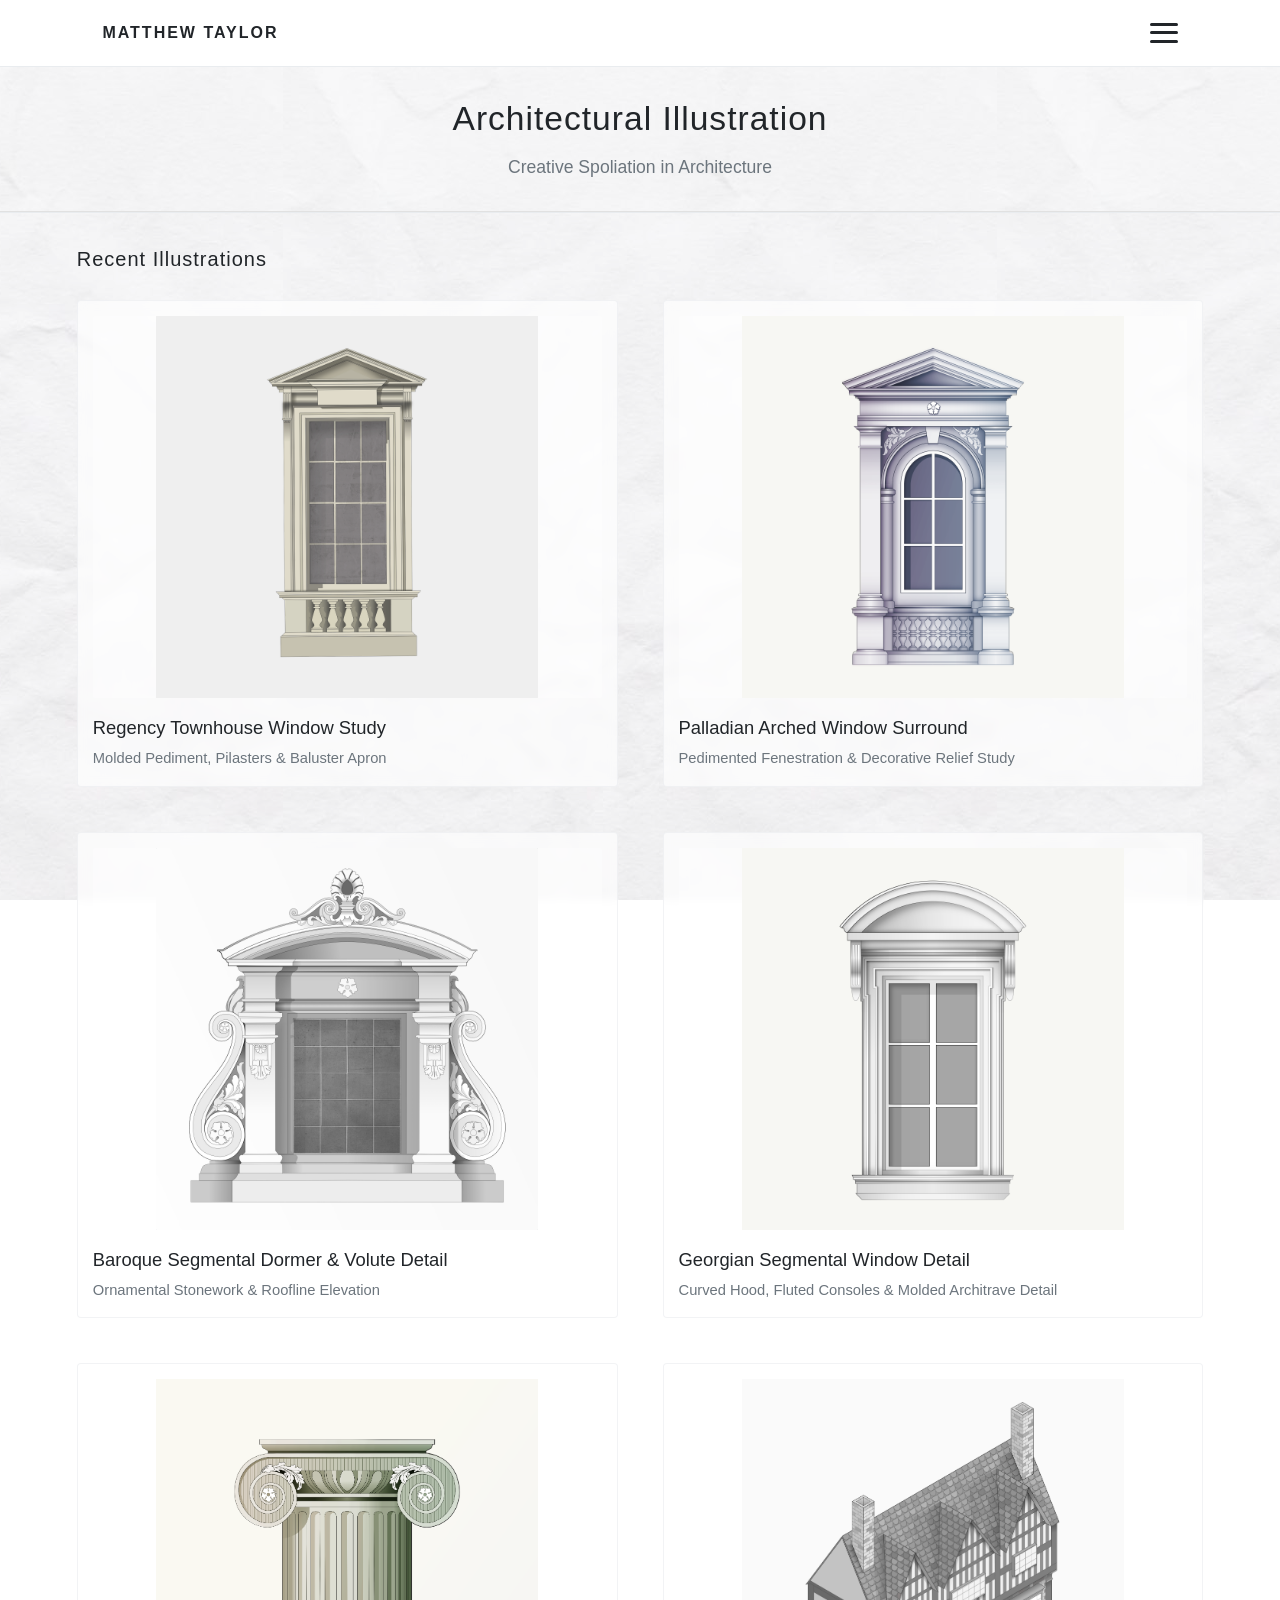
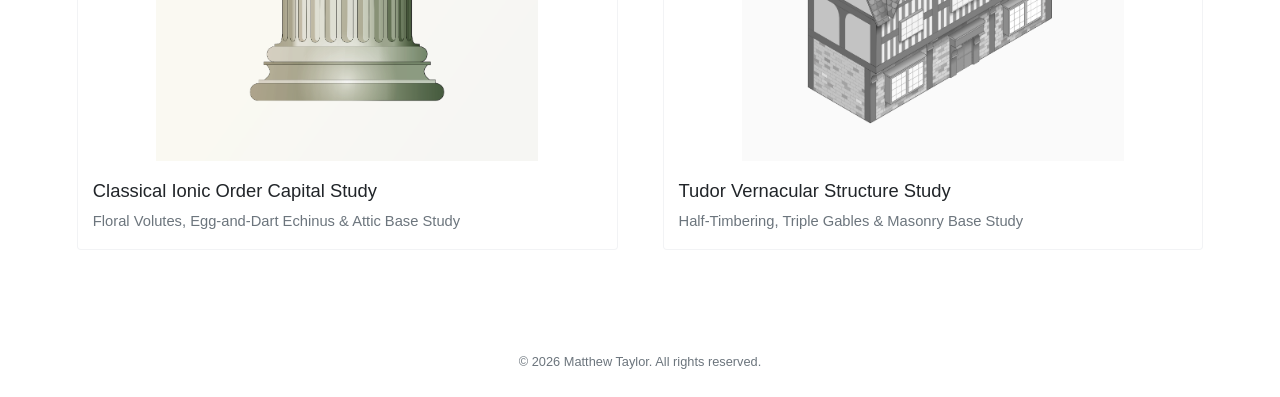
==== commit 9daf0d74: "Add files via upload" ====
--- a/index.html
+++ b/index.html
@@ -114,6 +114,7 @@
         <div class="lightbox-content">
             <img class="lightbox-img" id="lightbox-img" alt="Enlarged project view">
             <p id="lightbox-title"></p>
+            <p id="lightbox-hint" class="lightbox-hint">Swipe to browse</p>
         </div>
         <span class="nav-btn next-btn">&#10095;</span>
     </div>
--- a/style.css
+++ b/style.css
@@ -7,8 +7,8 @@
 
 body {
     font-family: 'Helvetica Neue', Arial, sans-serif;
-    font-size: 17px;
-    line-height: 1.7;
+    font-size: 16px;
+    line-height: 1.6;
     
     background-image: url('images/bg-img1.jpg'); 
     background-repeat: repeat;
@@ -16,8 +16,6 @@
     background-attachment: fixed;
     
     color: #212529;
-    
-    /* Page Transition Fade Effect */
     opacity: 1;
     transition: opacity 0.4s ease-in-out;
 }
@@ -50,7 +48,7 @@
     color: #212529;
     font-weight: 700;
     letter-spacing: 2px;
-    font-size: 1.1rem;
+    font-size: 1rem;
 }
 
 /* Hamburger Toggle Button */
@@ -123,7 +121,7 @@
 .nav-menu a {
     text-decoration: none;
     color: #212529;
-    font-size: 2.2rem;
+    font-size: 2rem;
     font-weight: 300;
     letter-spacing: 2px;
     text-transform: uppercase;
@@ -157,109 +155,81 @@
 /* Hero Section */
 .hero {
     text-align: center;
-    padding: 30px 10px 40px 10px;
+    padding: 25px 10px 30px 10px;
     background-color: rgba(255, 255, 255, 0.5);
     border-bottom: 1px solid #e1e1e1;
 }
 
 .hero h1 {
-    font-size: 2.5rem;
+    font-size: 2.1rem;
     font-weight: 300;
     letter-spacing: 1px;
-    margin-bottom: 10px;
+    margin-bottom: 8px;
 }
 
 .hero p {
-    font-size: 1.25rem;
+    font-size: 1.1rem;
     color: #6c757d;
 }
 
 @media (max-width: 600px) {
     .hero h1 {
-        font-size: 1.75rem;
+        font-size: 1.5rem;
     }
     
     .hero p {
-        font-size: 1rem;
+        font-size: 0.95rem;
     }
 
     .nav-menu a {
-        font-size: 1.6rem;
-    }
-}
-
-/* Projects Section */
-.projects {
-    padding: 30px 8% 8% 8%;
+        font-size: 1.4rem;
+    }
+}
+
+/* Projects & Gallery Sections */
+.projects, .gallery-section {
+    padding: 30px 6% 6% 6%;
     border-top: 1px solid #e9ecef;
-    background-color: rgba(255, 255, 255, 0.5);
+    background-color: rgba(255, 255, 255, 0.4);
 }
 
 .projects h2 {
-    font-size: 1.4rem;
+    font-size: 1.25rem;
     font-weight: 400;
-    margin-bottom: 30px;
+    margin-bottom: 25px;
     letter-spacing: 1px;
 }
 
-.project-grid {
+.project-grid, .gallery-grid {
     display: grid;
-    grid-template-columns: repeat(auto-fit, minmax(280px, 1fr));
-    gap: 30px;
-}
-
-.project-card {
-    background-color: #ffffff;
+    grid-template-columns: repeat(auto-fit, minmax(340px, 1fr));
+    gap: 35px;
+    width: 100%;
+    max-width: 1700px;
+    margin: 0 auto;
+}
+
+/* Transparent Boxes for Image Cards */
+.project-card, .gallery-card {
+    background-color: rgba(255, 255, 255, 0.65); 
+    backdrop-filter: blur(4px);
+    -webkit-backdrop-filter: blur(4px);
     padding: 15px;
-    border: 1px solid #e9ecef;
-    border-radius: 4px;
-}
-
-.project-card h3 {
-    font-size: 1.3rem;
-    font-weight: 500;
-    color: #212529;
-    margin-bottom: 5px;
-}
-
-.project-card p {
-    color: #6c757d;
-    font-size: 0.98rem;
-}
-
-/* Gallery Section */
-.gallery-section {
-    padding: 30px 8% 8% 8%;
-    background-color: rgba(255, 255, 255, 0.5);
-}
-
-.gallery-grid {
-    display: grid;
-    grid-template-columns: repeat(auto-fit, minmax(280px, 1fr));
-    gap: 30px;
-    width: 100%;
-    max-width: 1600px;
-    margin: 0 auto;
-}
-
-.gallery-card {
-    background-color: #ffffff;
-    padding: 15px;
-    border: 1px solid #e9ecef;
+    border: 1px solid rgba(233, 236, 239, 0.6);
     border-radius: 4px;
     overflow: hidden;
 }
 
-.gallery-card-info h3 {
-    font-size: 1.3rem;
+.project-card h3, .gallery-card-info h3 {
+    font-size: 1.15rem;
     font-weight: 500;
     color: #212529;
     margin-bottom: 5px;
 }
 
-.gallery-card-info p {
+.project-card p, .gallery-card-info p {
     color: #6c757d;
-    font-size: 0.98rem;
+    font-size: 0.92rem;
 }
 
 /* Responsive Image Styling */
@@ -267,9 +237,9 @@
     width: 100%;
     max-width: 100%;
     height: auto;
-    aspect-ratio: 16 / 9;
+    aspect-ratio: 4 / 3; 
     object-fit: contain; 
-    background-color: #ffffff; 
+    background-color: rgba(255, 255, 255, 0.3); 
     display: block;
     margin-bottom: 15px;
     border-radius: 2px;
@@ -277,10 +247,10 @@
     box-sizing: border-box;
 }
 
-@media (min-width: 992px) {
+@media (min-width: 1200px) {
     .project-grid, .gallery-grid {
-        grid-template-columns: repeat(auto-fit, minmax(380px, 1fr)); 
-        gap: 40px;
+        grid-template-columns: repeat(auto-fit, minmax(460px, 1fr)); 
+        gap: 45px;
     }
 }
 
@@ -294,20 +264,16 @@
         width: 100%;
         box-sizing: border-box; 
     }
-
-    .project-img {
-        aspect-ratio: 4 / 3; 
-    }
-}
-
-/* Shared Full-Screen Modal Overlays (About & Contact matching Nav transition) */
+}
+
+/* Shared Full-Screen Modal Overlays (About & Contact) */
 .full-screen-modal {
     position: fixed;
     top: 0;
     left: 0;
     width: 100vw;
     height: 100vh;
-    z-index: 2500; /* Placed above nav-menu (2000) so it covers seamlessly */
+    z-index: 2500;
     
     background-image: url('images/bg-img1.jpg');
     background-repeat: no-repeat;
@@ -342,9 +308,9 @@
 }
 
 .modal-content h2 {
-    font-size: 2rem;
-    color: #212529;
-    margin-bottom: 20px;
+    font-size: 1.75rem;
+    color: #212529;
+    margin-bottom: 18px;
     border-bottom: 1px solid rgba(0, 0, 0, 0.15);
     padding-bottom: 10px;
     letter-spacing: 0.5px;
@@ -352,23 +318,23 @@
 }
 
 .about-lead {
-    font-size: 1.15rem;
+    font-size: 1.05rem;
+    line-height: 1.65;
+    color: #212529;
+    margin-bottom: 18px;
+}
+
+.modal-content p {
+    font-size: 1rem;
     line-height: 1.7;
-    color: #212529;
-    margin-bottom: 20px;
-}
-
-.modal-content p {
-    font-size: 1.1rem;
-    line-height: 1.75;
     color: #495057;
-    margin-bottom: 16px;
+    margin-bottom: 15px;
 }
 
 @media (max-width: 768px) {
     .modal-content p {
-        font-size: 0.95rem;
-        line-height: 1.6;
+        font-size: 0.9rem;
+        line-height: 1.55;
     }
 }
 
@@ -393,10 +359,9 @@
     color: #6c757d;
 }
 
-/* Specific Contact Modal Styles matching Plain Text design */
 .contact-subtitle {
     color: #6c757d;
-    font-size: 1.1rem;
+    font-size: 1rem;
     margin-bottom: 2rem;
 }
 
@@ -409,11 +374,11 @@
 .contact-item {
     display: flex;
     flex-direction: column;
-    font-size: 1.1rem;
+    font-size: 1rem;
 }
 
 .contact-item strong {
-    font-size: 0.85rem;
+    font-size: 0.8rem;
     text-transform: uppercase;
     letter-spacing: 0.08em;
     color: #6c757d;
@@ -433,10 +398,10 @@
 /* Footer */
 footer {
     text-align: center;
-    padding: 30px;
+    padding: 25px;
     color: #6c757d;
-    font-size: 0.85rem;
-    background-color: #ffffff;
+    font-size: 0.8rem;
+    background-color: rgba(255, 255, 255, 0.65);
 }
 
 /* Lightbox Styles */
@@ -479,9 +444,20 @@
 #lightbox-title {
     color: #ffffff;
     font-family: sans-serif;
-    font-size: 1rem;
+    font-size: 0.95rem;
     text-align: center;
-    margin-top: 12px;
+    margin-top: 10px;
+}
+
+/* Lightbox Swipe Hint Style */
+.lightbox-hint {
+    color: #adb5bd;
+    font-family: sans-serif;
+    font-size: 0.8rem;
+    text-align: center;
+    margin-top: 4px;
+    letter-spacing: 0.5px;
+    opacity: 0.8;
 }
 
 .close-btn {
@@ -524,14 +500,12 @@
     right: 30px;
 }
 
-/* Hide navigation arrows on smaller screens */
 @media (max-width: 600px) {
     .nav-btn {
         display: none !important;
     }
 }
 
-/* Back to Top Button Styles */
 .back-to-top {
     position: fixed;
     bottom: 30px;
@@ -541,9 +515,9 @@
     color: #ffffff;
     border: none;
     border-radius: 50%;
-    width: 48px;
-    height: 48px;
-    font-size: 22px;
+    width: 44px;
+    height: 44px;
+    font-size: 20px;
     cursor: pointer;
     display: flex;
     align-items: center;
